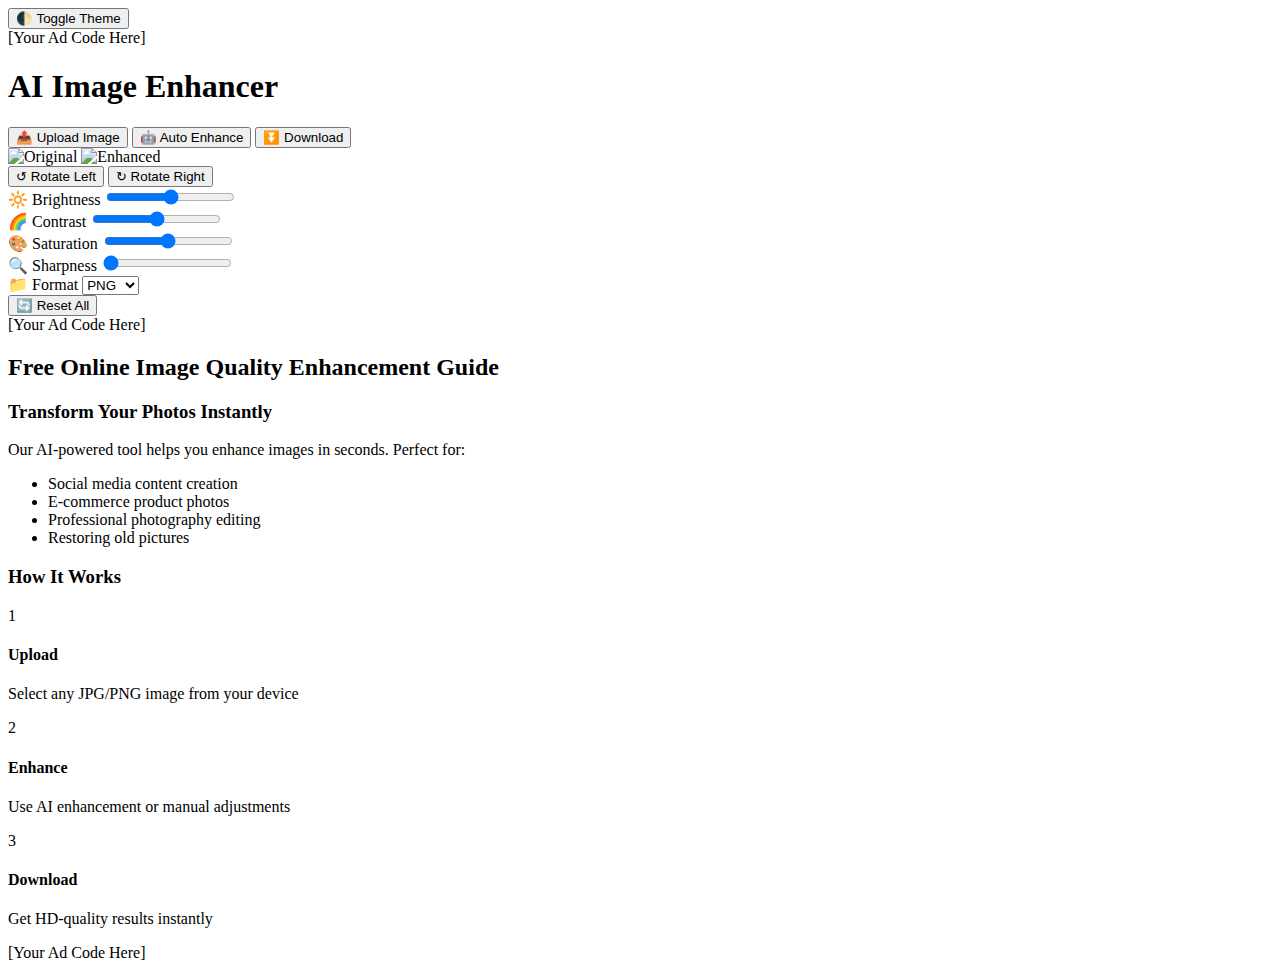
==== index.html @ 264f2c7b "Create index.html" ====
<!DOCTYPE html>
<html lang="en">
<head>
    <meta charset="UTF-8">
    <meta name="viewport" content="width=device-width, initial-scale=1.0">
    <title>AI Image Enhancer - Free Online Photo Quality Tool</title>
    <meta name="description" content="Enhance image quality instantly with AI-powered editing. Improve brightness, contrast, sharpness with real-time preview. Perfect for social media and professional use.">
    
    <!-- Google Analytics (Replace GA-XXXXXX with your ID) -->
    <script async src="https://www.googletagmanager.com/gtag/js?id=GA-XXXXXX"></script>
    <script>
        window.dataLayer = window.dataLayer || [];
        function gtag(){dataLayer.push(arguments);}
        gtag('js', new Date());
        gtag('config', 'GA-XXXXXX');
    </script>
    
    <link rel="stylesheet" href="styles.css">
</head>
<body>
    <div class="theme-toggle">
        <button id="themeBtn">🌓 Toggle Theme</button>
    </div>
    
    <div class="container">
        <!-- Top Ad -->
        <div class="ad-container">
            [Your Ad Code Here]
        </div>

        <h1>AI Image Enhancer</h1>
        
        <div class="upload-section">
            <input type="file" id="imageInput" accept="image/*" hidden>
            <button id="uploadBtn">📤 Upload Image</button>
            <button id="autoEnhanceBtn">🤖 Auto Enhance</button>
            <button id="downloadBtn">⏬ Download</button>        </div>

        <div class="comparison-container">
            <div class="image-container">
                <img src="" alt="Original" id="originalImage">
                <img src="" alt="Enhanced" id="enhancedImage">
                <div class="slider"></div>
            </div>
        </div>

        <div class="controls">
            <div class="control-group">
                <button id="rotateLeftBtn">↺ Rotate Left</button>
                <button id="rotateRightBtn">↻ Rotate Right</button>
            </div>
            
            <div class="control-group">
                <label>🔆 Brightness</label>
                <input type="range" id="brightness" min="-100" max="100" value="0">
            </div>
            <div class="control-group">
                <label>🌈 Contrast</label>
                <input type="range" id="contrast" min="-100" max="100" value="0">
            </div>
            <div class="control-group">
                <label>🎨 Saturation</label>
                <input type="range" id="saturation" min="-100" max="100" value="0">
            </div>
            <div class="control-group">
                <label>🔍 Sharpness</label>
                <input type="range" id="sharpness" min="0" max="100" value="0">
            </div>
            
            <div class="control-group">
                <label>📁 Format</label>
                <select id="formatSelect">
                    <option value="png">PNG</option>
                    <option value="jpeg">JPEG</option>
                </select>
            </div>
            
            <button id="resetBtn">🔄 Reset All</button>
        </div>

        <!-- Middle Ad -->
        <div class="ad-container">
            [Your Ad Code Here]
        </div>

        <!-- SEO Article -->
        <article class="seo-content">
            <h2>Free Online Image Quality Enhancement Guide</h2>
            
            <section>
                <h3>Transform Your Photos Instantly</h3>
                <p>Our AI-powered tool helps you enhance images in seconds. Perfect for:</p>
                <ul>
                    <li>Social media content creation</li>
                    <li>E-commerce product photos</li>
                    <li>Professional photography editing</li>
                    <li>Restoring old pictures</li>
                </ul>
            </section>

            <section>
                <h3>How It Works</h3>
                <div class="steps">
                    <div class="step">
                        <div class="step-number">1</div>
                        <h4>Upload</h4>
                        <p>Select any JPG/PNG image from your device</p>
                    </div>
                    <div class="step">
                        <div class="step-number">2</div>
                        <h4>Enhance</h4>
                        <p>Use AI enhancement or manual adjustments</p>
                    </div>
                    <div class="step">
                        <div class="step-number">3</div>
                        <h4>Download</h4>
                        <p>Get HD-quality results instantly</p>
                    </div>
                </div>
            </section>

            <!-- More article sections... -->
        </article>

        <!-- Bottom Ad -->
        <div class="ad-container sticky-ad">
            [Your Ad Code Here]
        </div>
    </div>

    <script src="https://cdnjs.cloudflare.com/ajax/libs/fabric.js/4.5.0/fabric.min.js"></script>
    <script src="script.js"></script>
</body>
</html>
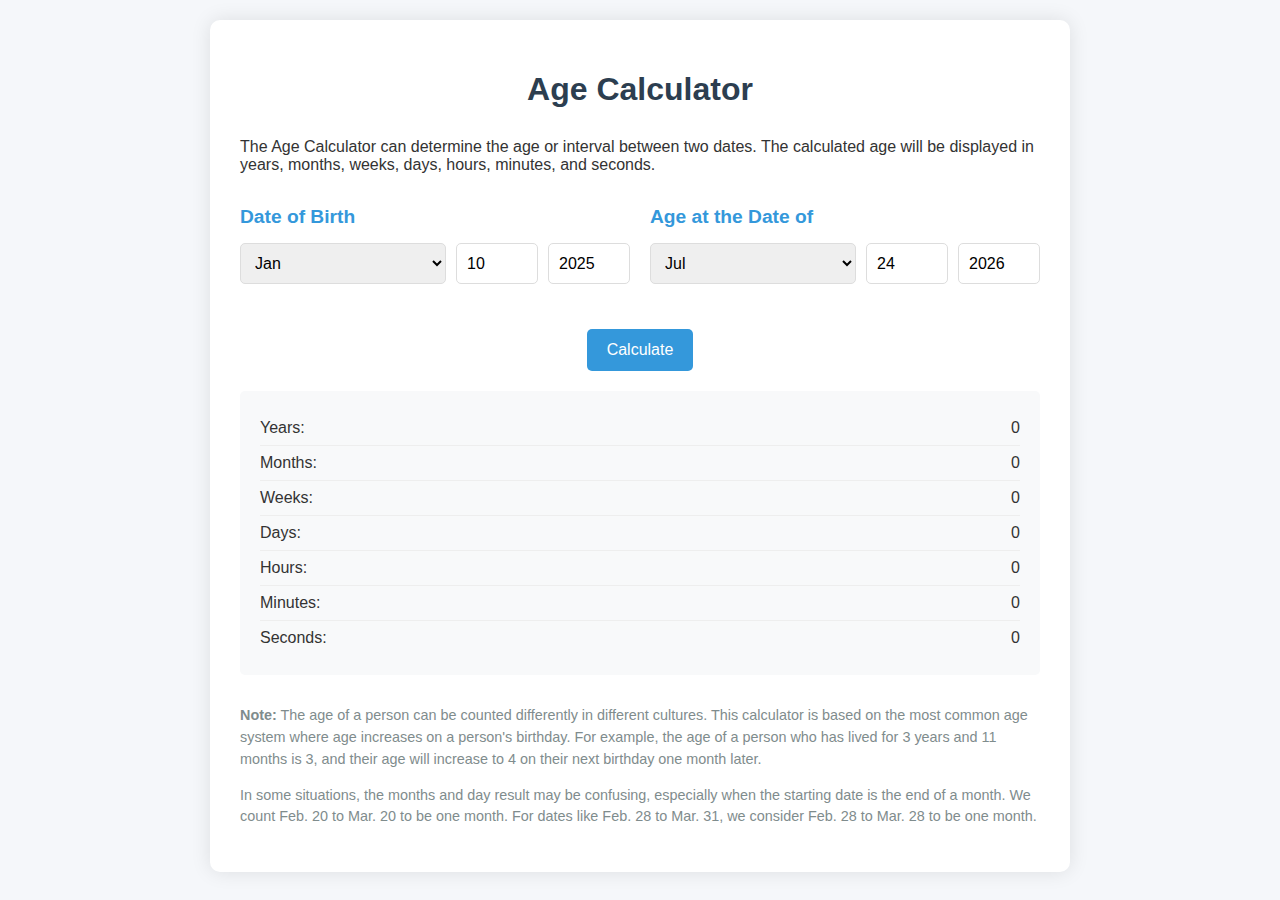
==== commit 1ac425b8: "Rename age calculator.txt to index.html" ====
--- a/index.html
+++ b/index.html
@@ -3,132 +3,271 @@
 <head>
     <meta charset="UTF-8">
     <meta name="viewport" content="width=device-width, initial-scale=1.0">
-    <title>AI Image Enhancer - Free Online Photo Quality Tool</title>
-    <meta name="description" content="Enhance image quality instantly with AI-powered editing. Improve brightness, contrast, sharpness with real-time preview. Perfect for social media and professional use.">
-    
-    <!-- Google Analytics (Replace GA-XXXXXX with your ID) -->
-    <script async src="https://www.googletagmanager.com/gtag/js?id=GA-XXXXXX"></script>
-    <script>
-        window.dataLayer = window.dataLayer || [];
-        function gtag(){dataLayer.push(arguments);}
-        gtag('js', new Date());
-        gtag('config', 'GA-XXXXXX');
-    </script>
-    
-    <link rel="stylesheet" href="styles.css">
+    <title>Advanced Age Calculator</title>
+    <style>
+        body {
+            font-family: 'Segoe UI', Tahoma, Geneva, Verdana, sans-serif;
+            background: #f5f7fa;
+            margin: 0;
+            padding: 20px;
+            color: #333;
+        }
+        .container {
+            max-width: 800px;
+            margin: 0 auto;
+            background: white;
+            padding: 30px;
+            border-radius: 10px;
+            box-shadow: 0 0 20px rgba(0, 0, 0, 0.1);
+        }
+        h1 {
+            color: #2c3e50;
+            text-align: center;
+            margin-bottom: 30px;
+        }
+        .calculator {
+            display: flex;
+            flex-wrap: wrap;
+            gap: 20px;
+            margin-bottom: 30px;
+        }
+        .date-section {
+            flex: 1;
+            min-width: 250px;
+        }
+        .date-section h2 {
+            font-size: 1.2rem;
+            color: #3498db;
+            margin-bottom: 15px;
+        }
+        .date-input {
+            display: flex;
+            gap: 10px;
+            margin-bottom: 15px;
+        }
+        select, input {
+            padding: 10px;
+            border: 1px solid #ddd;
+            border-radius: 5px;
+            font-size: 1rem;
+        }
+        select {
+            flex: 1;
+        }
+        input[type="number"] {
+            width: 60px;
+        }
+        button {
+            background: #3498db;
+            color: white;
+            border: none;
+            padding: 12px 20px;
+            border-radius: 5px;
+            cursor: pointer;
+            font-size: 1rem;
+            display: block;
+            margin: 20px auto;
+            transition: background 0.3s;
+        }
+        button:hover {
+            background: #2980b9;
+        }
+        .results {
+            background: #f8f9fa;
+            padding: 20px;
+            border-radius: 5px;
+            margin-top: 20px;
+        }
+        .result-item {
+            display: flex;
+            justify-content: space-between;
+            padding: 8px 0;
+            border-bottom: 1px solid #eee;
+        }
+        .result-item:last-child {
+            border-bottom: none;
+        }
+        .note {
+            font-size: 0.9rem;
+            color: #7f8c8d;
+            margin-top: 30px;
+            line-height: 1.5;
+        }
+        @media (max-width: 600px) {
+            .date-input {
+                flex-direction: column;
+            }
+            input[type="number"] {
+                width: 100%;
+            }
+        }
+    </style>
 </head>
 <body>
-    <div class="theme-toggle">
-        <button id="themeBtn">🌓 Toggle Theme</button>
-    </div>
-    
     <div class="container">
-        <!-- Top Ad -->
-        <div class="ad-container">
-            [Your Ad Code Here]
+        <h1>Age Calculator</h1>
+        <p>The Age Calculator can determine the age or interval between two dates. The calculated age will be displayed in years, months, weeks, days, hours, minutes, and seconds.</p>
+        
+        <div class="calculator">
+            <div class="date-section">
+                <h2>Date of Birth</h2>
+                <div class="date-input">
+                    <select id="birth-month">
+                        <option value="0">Jan</option>
+                        <option value="1">Feb</option>
+                        <option value="2">Mar</option>
+                        <option value="3">Apr</option>
+                        <option value="4">May</option>
+                        <option value="5">Jun</option>
+                        <option value="6">Jul</option>
+                        <option value="7">Aug</option>
+                        <option value="8">Sep</option>
+                        <option value="9">Oct</option>
+                        <option value="10">Nov</option>
+                        <option value="11">Dec</option>
+                    </select>
+                    <input type="number" id="birth-day" min="1" max="31" placeholder="Day" value="10">
+                    <input type="number" id="birth-year" min="1900" max="2100" placeholder="Year" value="2025">
+                </div>
+            </div>
+            
+            <div class="date-section">
+                <h2>Age at the Date of</h2>
+                <div class="date-input">
+                    <select id="current-month">
+                        <option value="0">Jan</option>
+                        <option value="1">Feb</option>
+                        <option value="2">Mar</option>
+                        <option value="3">Apr</option>
+                        <option value="4">May</option>
+                        <option value="5">Jun</option>
+                        <option value="6">Jul</option>
+                        <option value="7">Aug</option>
+                        <option value="8">Sep</option>
+                        <option value="9">Oct</option>
+                        <option value="10">Nov</option>
+                        <option value="11">Dec</option>
+                    </select>
+                    <input type="number" id="current-day" min="1" max="31" placeholder="Day" value="10">
+                    <input type="number" id="current-year" min="1900" max="2100" placeholder="Year" value="2025">
+                </div>
+            </div>
         </div>
-
-        <h1>AI Image Enhancer</h1>
-        
-        <div class="upload-section">
-            <input type="file" id="imageInput" accept="image/*" hidden>
-            <button id="uploadBtn">📤 Upload Image</button>
-            <button id="autoEnhanceBtn">🤖 Auto Enhance</button>
-            <button id="downloadBtn">⏬ Download</button>        </div>
-
-        <div class="comparison-container">
-            <div class="image-container">
-                <img src="" alt="Original" id="originalImage">
-                <img src="" alt="Enhanced" id="enhancedImage">
-                <div class="slider"></div>
+        
+        <button onclick="calculateAge()">Calculate</button>
+        
+        <div class="results" id="results">
+            <div class="result-item">
+                <span>Years:</span>
+                <span id="years">0</span>
+            </div>
+            <div class="result-item">
+                <span>Months:</span>
+                <span id="months">0</span>
+            </div>
+            <div class="result-item">
+                <span>Weeks:</span>
+                <span id="weeks">0</span>
+            </div>
+            <div class="result-item">
+                <span>Days:</span>
+                <span id="days">0</span>
+            </div>
+            <div class="result-item">
+                <span>Hours:</span>
+                <span id="hours">0</span>
+            </div>
+            <div class="result-item">
+                <span>Minutes:</span>
+                <span id="minutes">0</span>
+            </div>
+            <div class="result-item">
+                <span>Seconds:</span>
+                <span id="seconds">0</span>
             </div>
         </div>
-
-        <div class="controls">
-            <div class="control-group">
-                <button id="rotateLeftBtn">↺ Rotate Left</button>
-                <button id="rotateRightBtn">↻ Rotate Right</button>
-            </div>
-            
-            <div class="control-group">
-                <label>🔆 Brightness</label>
-                <input type="range" id="brightness" min="-100" max="100" value="0">
-            </div>
-            <div class="control-group">
-                <label>🌈 Contrast</label>
-                <input type="range" id="contrast" min="-100" max="100" value="0">
-            </div>
-            <div class="control-group">
-                <label>🎨 Saturation</label>
-                <input type="range" id="saturation" min="-100" max="100" value="0">
-            </div>
-            <div class="control-group">
-                <label>🔍 Sharpness</label>
-                <input type="range" id="sharpness" min="0" max="100" value="0">
-            </div>
-            
-            <div class="control-group">
-                <label>📁 Format</label>
-                <select id="formatSelect">
-                    <option value="png">PNG</option>
-                    <option value="jpeg">JPEG</option>
-                </select>
-            </div>
-            
-            <button id="resetBtn">🔄 Reset All</button>
-        </div>
-
-        <!-- Middle Ad -->
-        <div class="ad-container">
-            [Your Ad Code Here]
-        </div>
-
-        <!-- SEO Article -->
-        <article class="seo-content">
-            <h2>Free Online Image Quality Enhancement Guide</h2>
-            
-            <section>
-                <h3>Transform Your Photos Instantly</h3>
-                <p>Our AI-powered tool helps you enhance images in seconds. Perfect for:</p>
-                <ul>
-                    <li>Social media content creation</li>
-                    <li>E-commerce product photos</li>
-                    <li>Professional photography editing</li>
-                    <li>Restoring old pictures</li>
-                </ul>
-            </section>
-
-            <section>
-                <h3>How It Works</h3>
-                <div class="steps">
-                    <div class="step">
-                        <div class="step-number">1</div>
-                        <h4>Upload</h4>
-                        <p>Select any JPG/PNG image from your device</p>
-                    </div>
-                    <div class="step">
-                        <div class="step-number">2</div>
-                        <h4>Enhance</h4>
-                        <p>Use AI enhancement or manual adjustments</p>
-                    </div>
-                    <div class="step">
-                        <div class="step-number">3</div>
-                        <h4>Download</h4>
-                        <p>Get HD-quality results instantly</p>
-                    </div>
-                </div>
-            </section>
-
-            <!-- More article sections... -->
-        </article>
-
-        <!-- Bottom Ad -->
-        <div class="ad-container sticky-ad">
-            [Your Ad Code Here]
+        
+        <div class="note">
+            <p><strong>Note:</strong> The age of a person can be counted differently in different cultures. This calculator is based on the most common age system where age increases on a person's birthday. For example, the age of a person who has lived for 3 years and 11 months is 3, and their age will increase to 4 on their next birthday one month later.</p>
+            <p>In some situations, the months and day result may be confusing, especially when the starting date is the end of a month. We count Feb. 20 to Mar. 20 to be one month. For dates like Feb. 28 to Mar. 31, we consider Feb. 28 to Mar. 28 to be one month.</p>
         </div>
     </div>
 
-    <script src="https://cdnjs.cloudflare.com/ajax/libs/fabric.js/4.5.0/fabric.min.js"></script>
-    <script src="script.js"></script>
+    <script>
+        function calculateAge() {
+            // Get input values
+            const birthMonth = parseInt(document.getElementById('birth-month').value);
+            const birthDay = parseInt(document.getElementById('birth-day').value);
+            const birthYear = parseInt(document.getElementById('birth-year').value);
+            
+            const currentMonth = parseInt(document.getElementById('current-month').value);
+            const currentDay = parseInt(document.getElementById('current-day').value);
+            const currentYear = parseInt(document.getElementById('current-year').value);
+            
+            // Create date objects
+            const birthDate = new Date(birthYear, birthMonth, birthDay);
+            const currentDate = new Date(currentYear, currentMonth, currentDay);
+            
+            // Validate dates
+            if (isNaN(birthDate.getTime())) {
+                alert("Please enter a valid birth date!");
+                return;
+            }
+            
+            if (isNaN(currentDate.getTime())) {
+                alert("Please enter a valid current date!");
+                return;
+            }
+            
+            if (currentDate < birthDate) {
+                alert("The current date must be after the birth date!");
+                return;
+            }
+            
+            // Calculate total difference in milliseconds
+            const diffMs = currentDate - birthDate;
+            
+            // Calculate total time units
+            const diffSeconds = Math.floor(diffMs / 1000);
+            const diffMinutes = Math.floor(diffSeconds / 60);
+            const diffHours = Math.floor(diffMinutes / 60);
+            const diffDays = Math.floor(diffHours / 24);
+            const diffWeeks = Math.floor(diffDays / 7);
+            
+            // Calculate years and months difference
+            let years = currentYear - birthYear;
+            let months = currentMonth - birthMonth;
+            let days = currentDay - birthDay;
+            
+            if (days < 0) {
+                months--;
+                // Get days in previous month
+                const daysInLastMonth = new Date(currentYear, currentMonth, 0).getDate();
+                days += daysInLastMonth;
+            }
+            
+            if (months < 0) {
+                years--;
+                months += 12;
+            }
+            
+            // Update the UI
+            document.getElementById('years').textContent = years;
+            document.getElementById('months').textContent = months;
+            document.getElementById('weeks').textContent = diffWeeks;
+            document.getElementById('days').textContent = diffDays;
+            document.getElementById('hours').textContent = diffHours;
+            document.getElementById('minutes').textContent = diffMinutes;
+            document.getElementById('seconds').textContent = diffSeconds;
+        }
+        
+        // Initialize with current date
+        window.onload = function() {
+            const today = new Date();
+            document.getElementById('current-month').value = today.getMonth();
+            document.getElementById('current-day').value = today.getDate();
+            document.getElementById('current-year').value = today.getFullYear();
+        };
+    </script>
 </body>
 </html>
